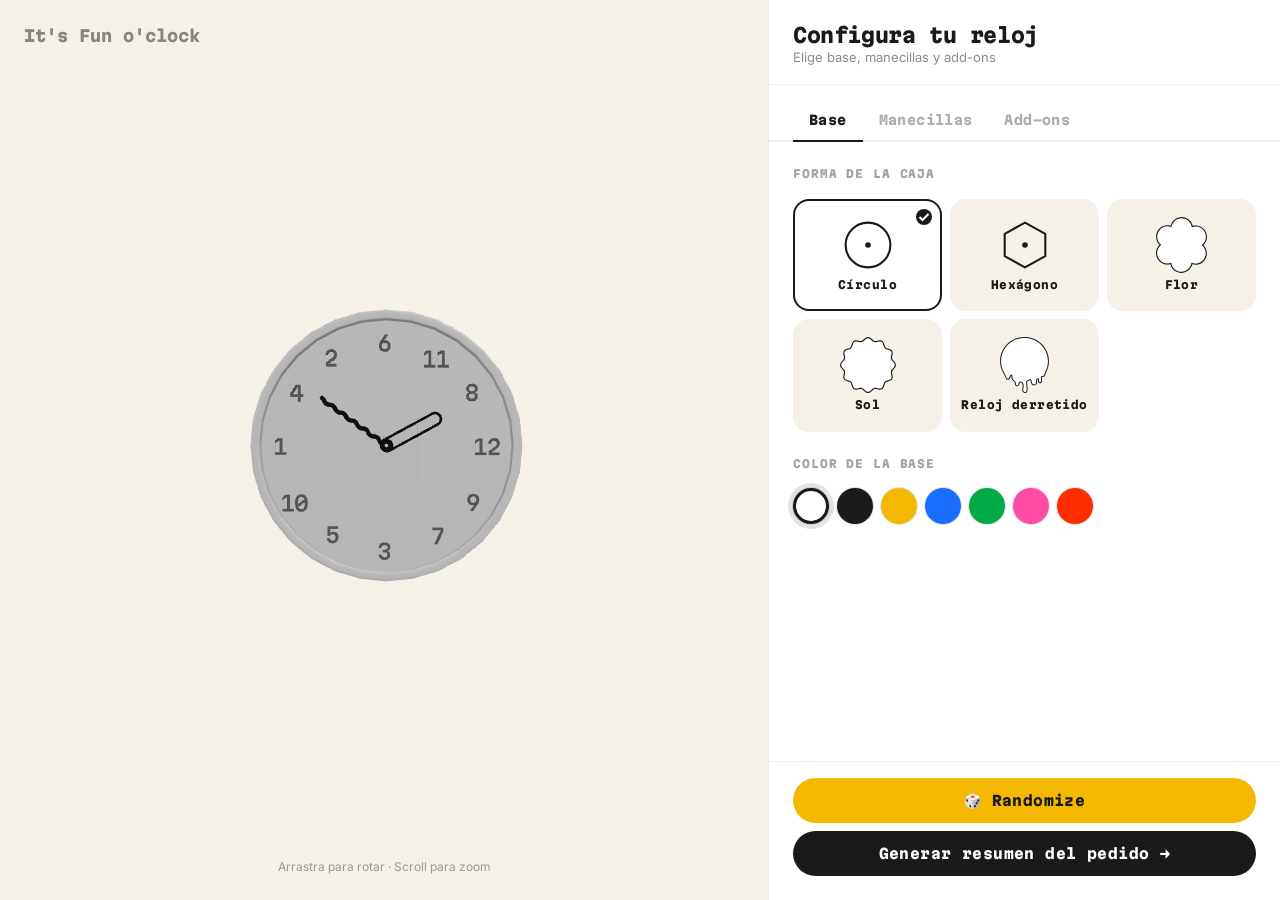
==== configurador.html @ 5454971f "Renombrar home→index, index→configurador + README" ====
<!DOCTYPE html>
<html lang="es">
<head>
  <meta charset="UTF-8">
  <meta name="viewport" content="width=device-width, initial-scale=1.0">
  <title>It's Fun o'clock — Configurador</title>
  <meta name="description" content="Configura tu reloj 3D personalizado. Elige base, manecillas y add-ons.">

  <!-- Google Fonts -->
  <link rel="preconnect" href="https://fonts.googleapis.com">
  <link rel="preconnect" href="https://fonts.gstatic.com" crossorigin>
  <link href="https://fonts.googleapis.com/css2?family=Inter:wght@400;500;600&family=Martian+Mono:wght@800&display=swap" rel="stylesheet">

  <!-- Estilos -->
  <link rel="stylesheet" href="css/style.css">
</head>
<body>

  <!-- ── Configurador ─────────────────────────────────────── -->
  <main class="configurador">

    <!-- Columna izquierda: Visor 3D -->
    <section class="visor" aria-label="Visor 3D del reloj">
      <div id="canvas-container"></div>

      <span class="visor-logo">It's Fun o'clock</span>
      <span class="visor-hint">Arrastra para rotar · Scroll para zoom</span>

      <!-- Loading overlay -->
      <div id="loading-overlay" role="status" aria-live="polite">
        <div class="loading-spinner" aria-hidden="true"></div>
        <span class="loading-text">Cargando reloj…</span>
      </div>
    </section>

    <!-- Columna derecha: Panel de personalización -->
    <aside class="panel" aria-label="Panel de personalización">

      <div class="panel-header">
        <h1>Configura tu reloj</h1>
        <p>Elige base, manecillas y add-ons</p>
      </div>

      <!-- Tabs -->
      <nav class="tabs" role="tablist" aria-label="Secciones del configurador">
        <button class="tab-btn active" data-tab="base"       role="tab" aria-selected="true"  aria-controls="tab-base">Base</button>
        <button class="tab-btn"        data-tab="manecillas" role="tab" aria-selected="false" aria-controls="tab-manecillas">Manecillas</button>
        <button class="tab-btn"        data-tab="addons"     role="tab" aria-selected="false" aria-controls="tab-addons">Add-ons</button>
      </nav>

      <!-- Tab: Base -->
      <div id="tab-base" class="tab-content active" role="tabpanel" aria-labelledby="tab-base">
        <p class="tab-label">Forma de la caja</p>
        <div id="grid-bases" class="opciones-grid" role="list"></div>
        <p class="tab-label tab-label-color">Color de la base</p>
        <div id="colores-base" class="colores-grid"></div>
      </div>

      <!-- Tab: Manecillas -->
      <div id="tab-manecillas" class="tab-content" role="tabpanel" aria-labelledby="tab-manecillas">
        <p class="tab-label">Estilo de agujas</p>
        <div id="grid-manecillas" class="opciones-grid" role="list"></div>
        <p class="tab-label tab-label-color">Color hora</p>
        <div id="colores-hora" class="colores-grid"></div>
        <p class="tab-label tab-label-color">Color minutos</p>
        <div id="colores-minuto" class="colores-grid"></div>
      </div>

      <!-- Tab: Add-ons -->
      <div id="tab-addons" class="tab-content" role="tabpanel" aria-labelledby="tab-addons">
        <p class="tab-label">Marcadores de hora</p>
        <div id="grid-addons" class="opciones-grid" role="list"></div>
      </div>

      <!-- Footer del panel -->
      <footer class="panel-footer">
        <button id="btn-randomize" class="btn-randomize" type="button" aria-label="Selección aleatoria">
          🎲 Randomize
        </button>
        <button id="btn-resumen" class="btn-resumen" type="button">
          Generar resumen del pedido →
        </button>
      </footer>

    </aside>
  </main>

  <!-- ── Modal: Resumen del pedido ────────────────────────── -->
  <div id="resumen-modal" role="dialog" aria-modal="true" aria-labelledby="resumen-titulo">
    <div class="resumen-card">

      <div class="resumen-header">
        <h2 id="resumen-titulo">Tu reloj personalizado</h2>
        <span id="resumen-numero" class="resumen-numero"></span>
      </div>

      <img id="resumen-imagen" class="resumen-preview" alt="Captura del reloj configurado">

      <div class="resumen-item">
        <span class="resumen-item-label">Base</span>
        <span id="resumen-base" class="resumen-item-valor">—</span>
      </div>
      <div class="resumen-item">
        <span class="resumen-item-label">Manecillas</span>
        <span id="resumen-manecillas" class="resumen-item-valor">—</span>
      </div>
      <div class="resumen-item">
        <span class="resumen-item-label">Add-ons</span>
        <span id="resumen-addon" class="resumen-item-valor">—</span>
      </div>
      <div class="resumen-item">
        <span class="resumen-item-label">Color base</span>
        <span class="resumen-item-valor resumen-color-valor">
          <span id="resumen-color-base-chip" class="resumen-color-chip"></span>
          <span id="resumen-color-base-nombre">—</span>
        </span>
      </div>
      <div class="resumen-item">
        <span class="resumen-item-label">Color hora</span>
        <span class="resumen-item-valor resumen-color-valor">
          <span id="resumen-color-hora-chip" class="resumen-color-chip"></span>
          <span id="resumen-color-hora-nombre">—</span>
        </span>
      </div>
      <div class="resumen-item">
        <span class="resumen-item-label">Color minutos</span>
        <span class="resumen-item-valor resumen-color-valor">
          <span id="resumen-color-minuto-chip" class="resumen-color-chip"></span>
          <span id="resumen-color-minuto-nombre">—</span>
        </span>
      </div>

      <div class="resumen-acciones">
        <button id="btn-imprimir"       class="btn-primary"  type="button">Guardar como PDF</button>
        <button id="btn-cerrar-resumen" class="btn-outline"  type="button">Cerrar</button>
      </div>
    </div>
  </div>

  <!-- ES Modules -->
  <script type="module" src="js/main.js"></script>

</body>
</html>
---- css/style.css ----
@import 'reset.css';
@import 'variables.css';
@import 'typography.css';
@import 'global.css';
@import 'configurador.css';
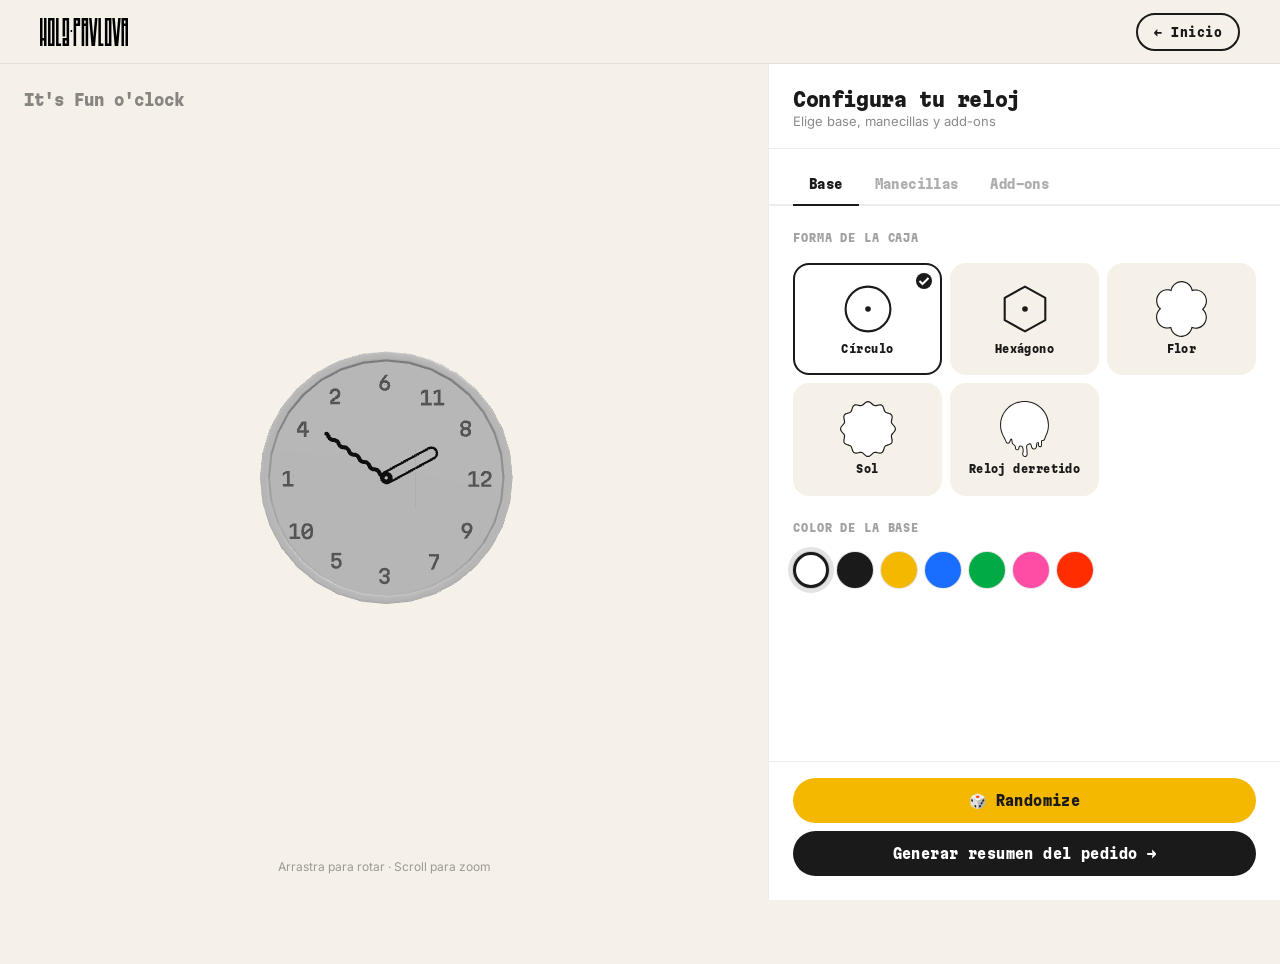
==== commit 6c26710d: "Autoalojar Martian Mono, quitar problemas delineado, nav en configurador y mejoras UI header" ====
--- a/configurador.html
+++ b/configurador.html
@@ -9,12 +9,20 @@
   <!-- Google Fonts -->
   <link rel="preconnect" href="https://fonts.googleapis.com">
   <link rel="preconnect" href="https://fonts.gstatic.com" crossorigin>
-  <link href="https://fonts.googleapis.com/css2?family=Inter:wght@400;500;600&family=Martian+Mono:wght@800&display=swap" rel="stylesheet">
+  <link href="https://fonts.googleapis.com/css2?family=Inter:wght@400;500;600&display=swap" rel="stylesheet">
 
   <!-- Estilos -->
   <link rel="stylesheet" href="css/style.css">
 </head>
 <body>
+
+  <!-- ── Nav ──────────────────────────────────────────────── -->
+  <nav class="nav-config" aria-label="Navegación principal">
+    <a href="index.html" class="nav-logo">
+      <img src="img/logonegro.svg" alt="Hola·Pavlova">
+    </a>
+    <a href="index.html" class="nav-pill nav-pill--back">← Inicio</a>
+  </nav>
 
   <!-- ── Configurador ─────────────────────────────────────── -->
   <main class="configurador">
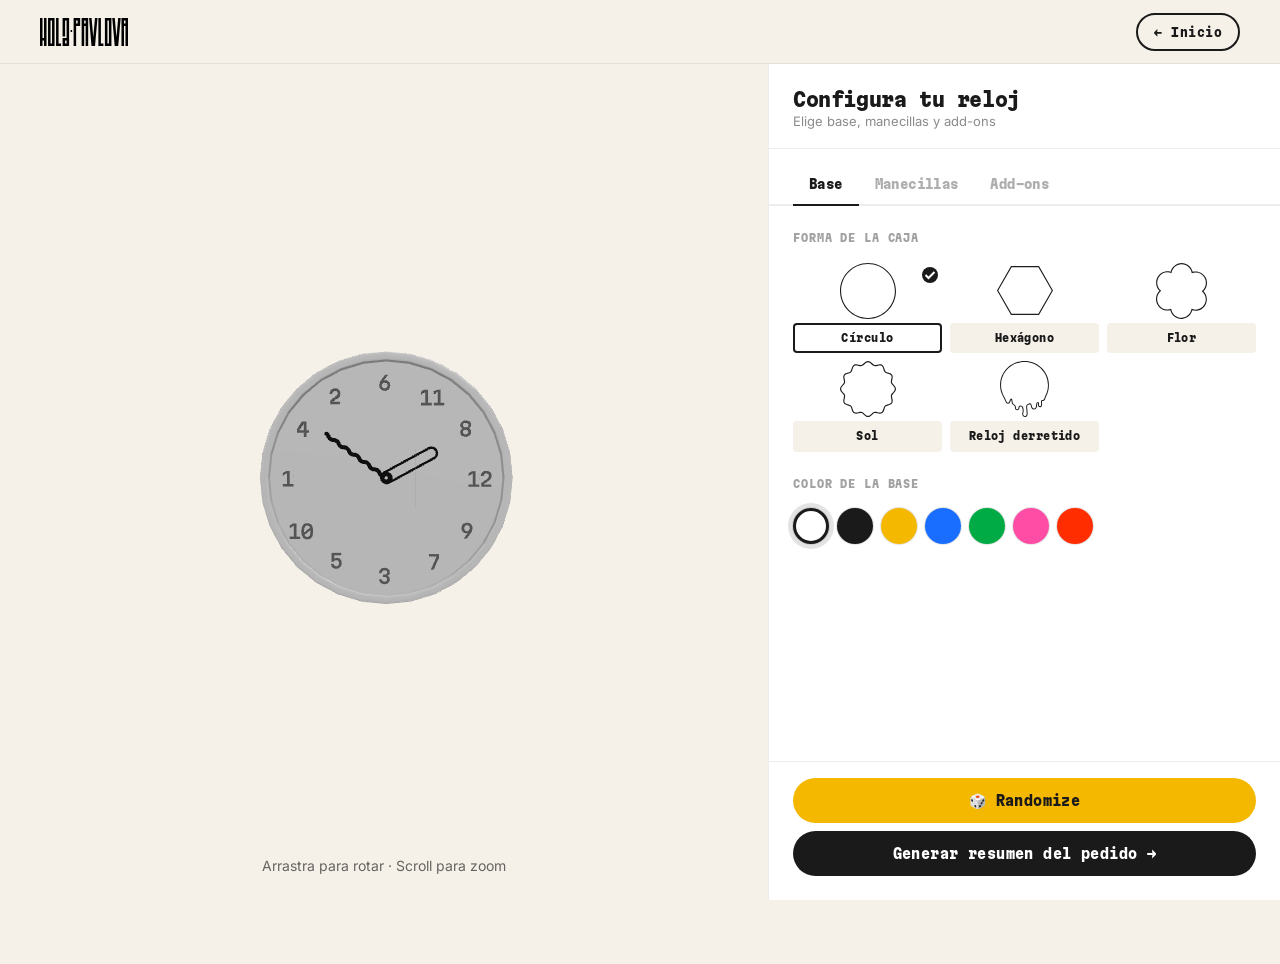
==== commit 9d742dd9: "problemas de mobile arreglados" ====
--- a/configurador.html
+++ b/configurador.html
@@ -5,6 +5,15 @@
   <meta name="viewport" content="width=device-width, initial-scale=1.0">
   <title>It's Fun o'clock — Configurador</title>
   <meta name="description" content="Configura tu reloj 3D personalizado. Elige base, manecillas y add-ons.">
+
+  <meta property="og:type"        content="website">
+  <meta property="og:title"       content="Configurador — It's Fun o'Clock">
+  <meta property="og:description" content="Diseña tu reloj 3D pieza a pieza. Elige base, manecillas y marcadores.">
+  <meta property="og:url"         content="https://holapavlova.es/configurador.html">
+  <meta property="og:image"       content="https://holapavlova.es/img/og-preview.jpg">
+  <meta name="twitter:card"       content="summary_large_image">
+
+  <link rel="icon" href="img/logonegro.svg" type="image/svg+xml">
 
   <!-- Google Fonts -->
   <link rel="preconnect" href="https://fonts.googleapis.com">
@@ -31,7 +40,6 @@
     <section class="visor" aria-label="Visor 3D del reloj">
       <div id="canvas-container"></div>
 
-      <span class="visor-logo">It's Fun o'clock</span>
       <span class="visor-hint">Arrastra para rotar · Scroll para zoom</span>
 
       <!-- Loading overlay -->
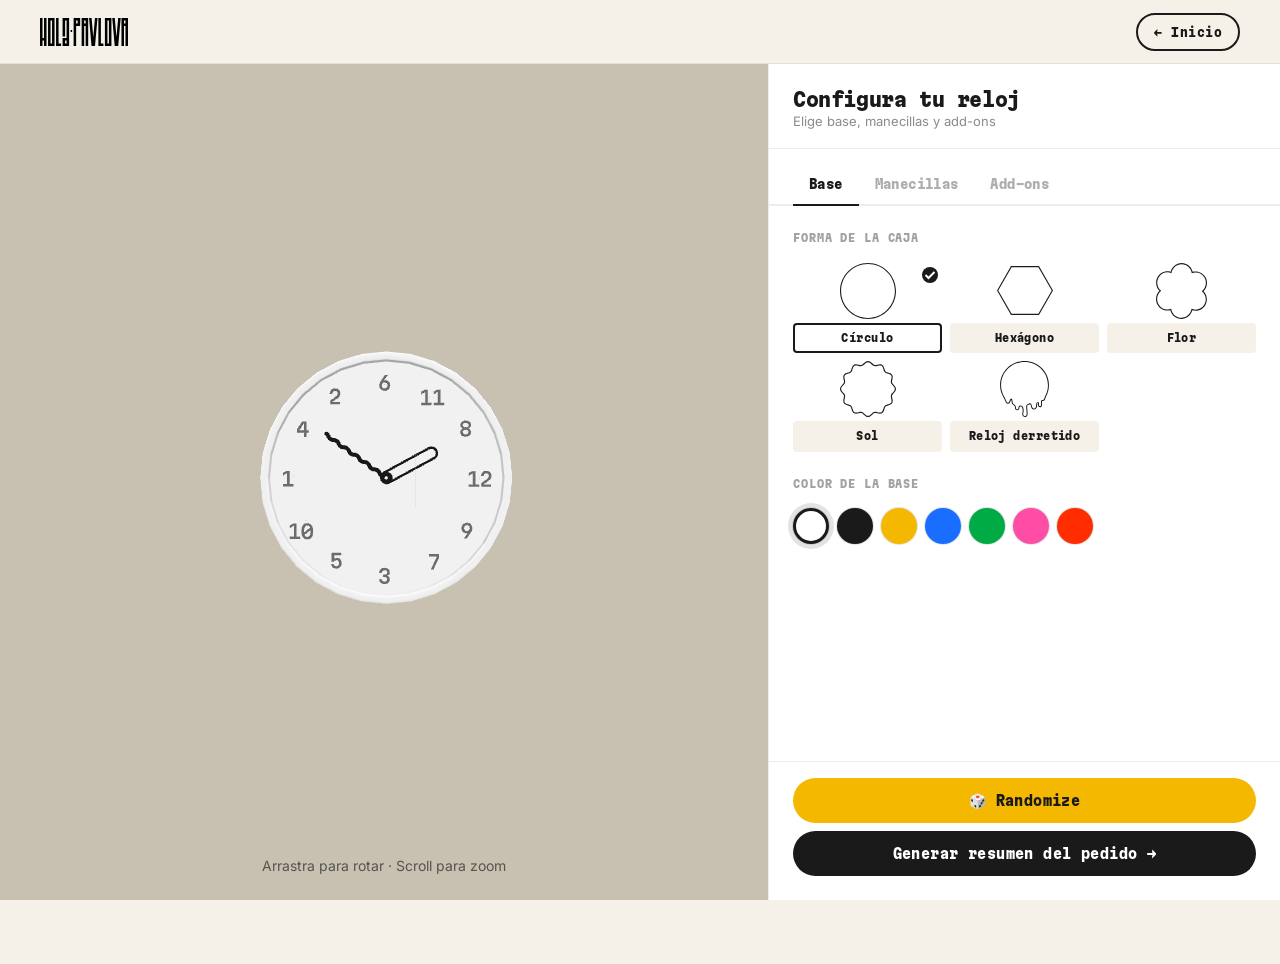
==== commit 6505c8ef: "mail en configurador" ====
--- a/configurador.html
+++ b/configurador.html
@@ -13,7 +13,11 @@
   <meta property="og:image"       content="https://holapavlova.es/img/og-preview.jpg">
   <meta name="twitter:card"       content="summary_large_image">
 
-  <link rel="icon" href="img/logonegro.svg" type="image/svg+xml">
+  <link rel="icon" href="img/favicon/favicon.ico" sizes="any">
+  <link rel="icon" href="img/favicon/favicon-32x32.png" type="image/png" sizes="32x32">
+  <link rel="icon" href="img/favicon/favicon-16x16.png" type="image/png" sizes="16x16">
+  <link rel="apple-touch-icon" href="img/favicon/apple-touch-icon.png">
+  <link rel="manifest" href="img/favicon/site.webmanifest">
 
   <!-- Google Fonts -->
   <link rel="preconnect" href="https://fonts.googleapis.com">
@@ -148,6 +152,7 @@
 
       <div class="resumen-acciones">
         <button id="btn-imprimir"       class="btn-primary"  type="button">Guardar como PDF</button>
+        <a      id="btn-email"          class="btn-primary"  role="button">Hacer pedido por mail</a>
         <button id="btn-cerrar-resumen" class="btn-outline"  type="button">Cerrar</button>
       </div>
     </div>
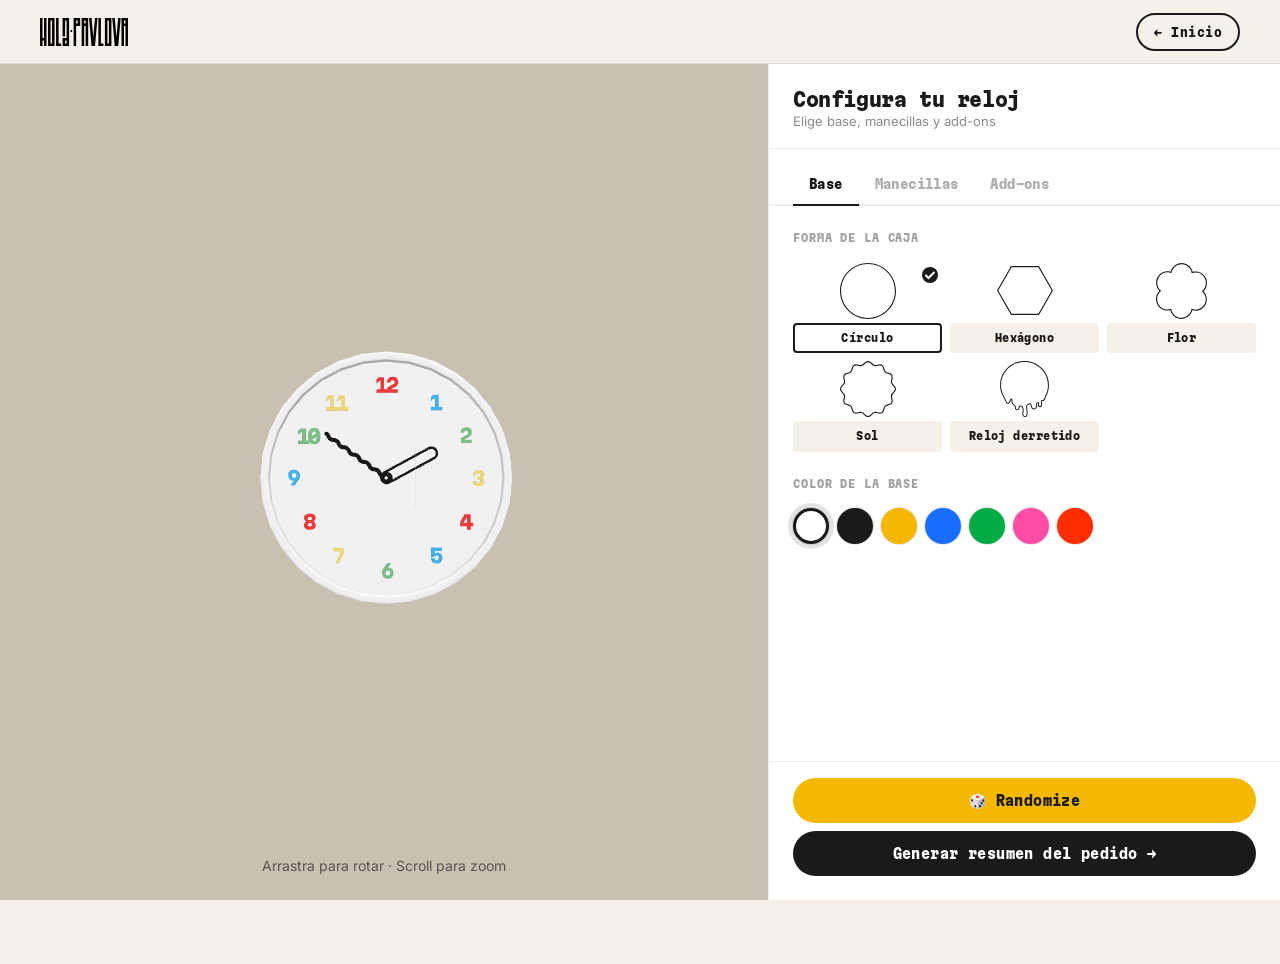
==== commit 5dd5281a: "quitar botón cerrar en configurador para dejar espacio a los otros dos, y añadir X en esquina superi" ====
--- a/configurador.html
+++ b/configurador.html
@@ -108,6 +108,7 @@
   <!-- ── Modal: Resumen del pedido ────────────────────────── -->
   <div id="resumen-modal" role="dialog" aria-modal="true" aria-labelledby="resumen-titulo">
     <div class="resumen-card">
+      <button id="resumen-close" class="resumen-close" type="button" aria-label="Cerrar resumen">×</button>
 
       <div class="resumen-header">
         <h2 id="resumen-titulo">Tu reloj personalizado</h2>
@@ -153,7 +154,6 @@
       <div class="resumen-acciones">
         <button id="btn-imprimir"       class="btn-primary"  type="button">Guardar como PDF</button>
         <a      id="btn-email"          class="btn-primary"  role="button">Hacer pedido por mail</a>
-        <button id="btn-cerrar-resumen" class="btn-outline"  type="button">Cerrar</button>
       </div>
     </div>
   </div>
